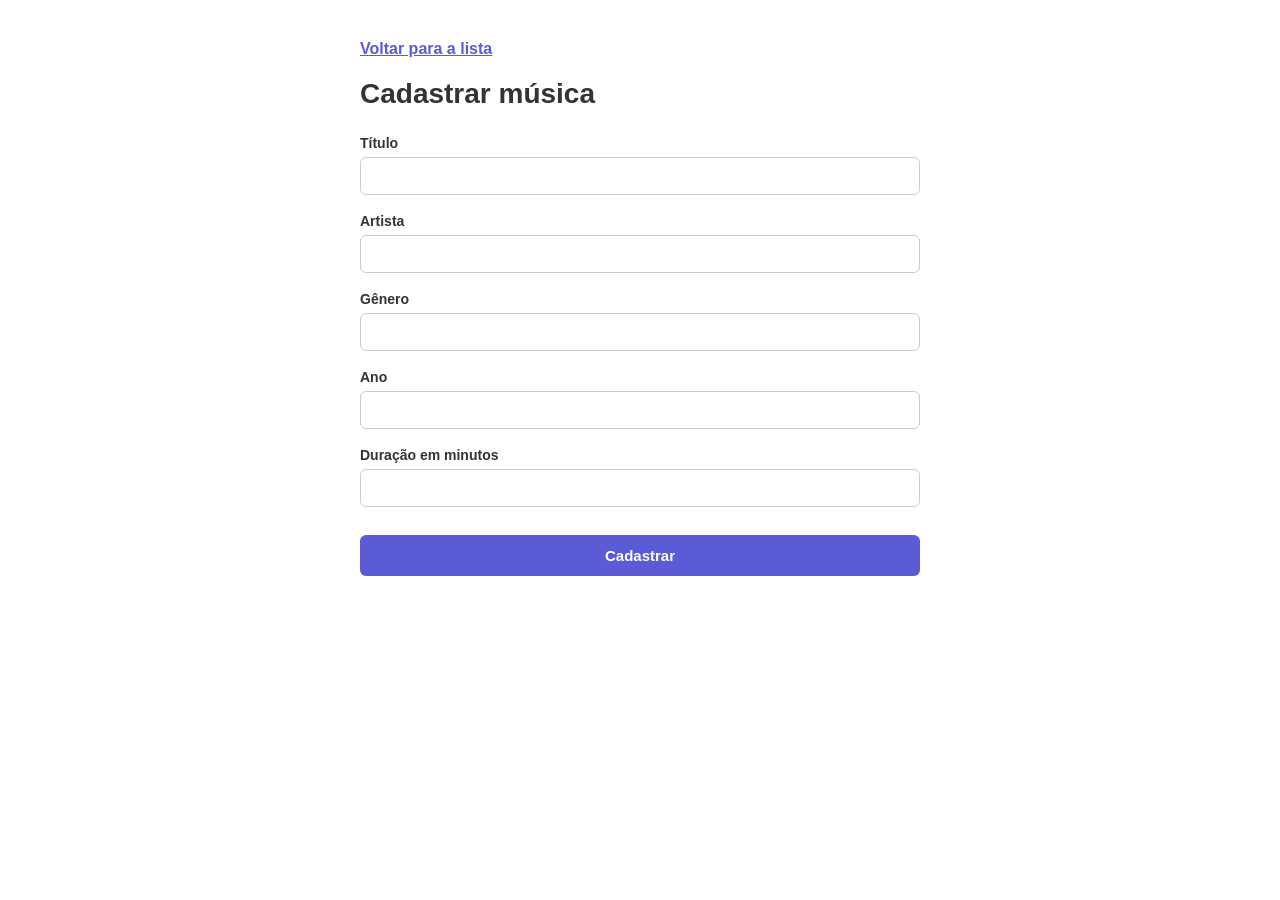
==== cadastrar.html @ 83441d19 "Add files via upload" ====
<!DOCTYPE html>
<html lang="pt-BR">
<head>
    <meta charset="UTF-8">
    <meta name="viewport" content="width=device-width, initial-scale=1.0">
    <title>Cadastrar Música</title>
    <link rel="stylesheet" href="cadastrar.css">
</head>
<body>
    <a class="voltar" href="index.html">Voltar para a lista</a>

    <h1>Cadastrar música</h1>

    <div class="formulario">
        <div class="campo">
            <label for="titulo">Título</label>
            <input type="text" id="titulo">
        </div>

        <div class="campo">
            <label for="artista">Artista</label>
            <input type="text" id="artista">
        </div>

        <div class="campo">
            <label for="genero">Gênero</label>
            <input type="text" id="genero">
        </div>

        <div class="campo">
            <label for="ano">Ano</label>
            <input type="number" id="ano">
        </div>

        <div class="campo">
            <label for="duracao">Duração em minutos</label>
            <input type="number" id="duracao">
        </div>

        <button id="botaoCadastrar">Cadastrar</button>
    </div>

    <script src="cadastrar.js"></script>
</body>
</html>
---- cadastrar.css ----
* {
    box-sizing: border-box;
    margin: 0;
    padding: 0;
    font-family: Arial, Helvetica, sans-serif;
}

body {
    background-color: #ffffff;
    color: #333333;
    max-width: 600px;
    margin: 40px auto;
    padding: 0 20px;
}

.voltar {
    display: inline-block;
    color: #5b5bd6;
    text-decoration: underline;
    font-weight: bold;
    margin-bottom: 20px;
}

h1 {
    font-size: 28px;
    font-weight: bold;
    margin-bottom: 25px;
}

.formulario {
    display: flex;
    flex-direction: column;
    gap: 18px;
}

.campo {
    display: flex;
    flex-direction: column;
    gap: 6px;
}

.campo label {
    font-weight: bold;
    font-size: 14px;
}

.campo input {
    padding: 10px;
    border: 1px solid #cccccc;
    border-radius: 6px;
    font-size: 14px;
    outline: none;
}

.campo input:focus {
    border-color: #5b5bd6;
}

#botaoCadastrar {
    background-color: #5b5bd6;
    color: #ffffff;
    border: none;
    border-radius: 6px;
    padding: 12px;
    font-size: 15px;
    font-weight: bold;
    cursor: pointer;
    margin-top: 10px;
}

#botaoCadastrar:hover {
    background-color: #4a4ab8;
}
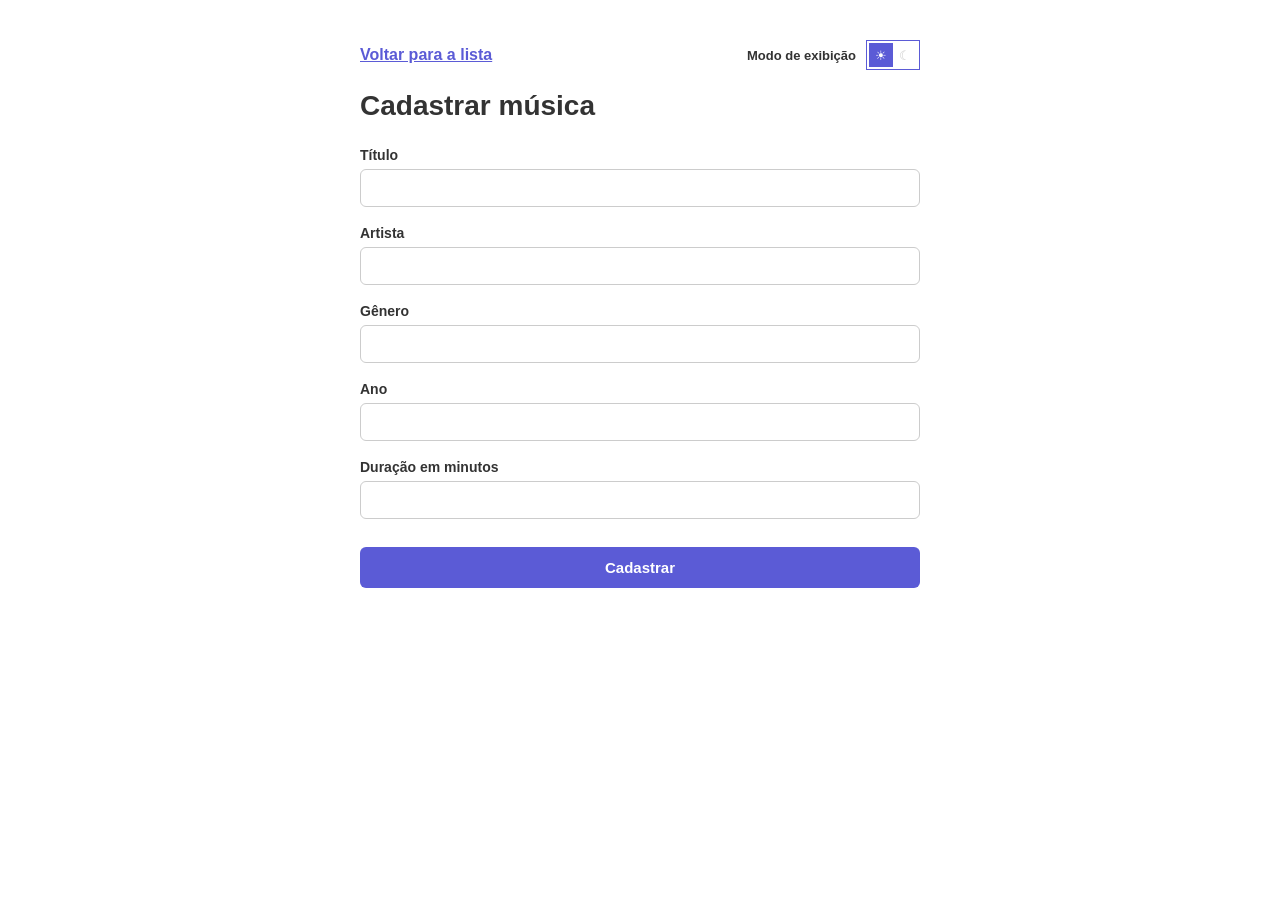
==== commit eee34bcf: "Modo Claro/Escuro" ====
--- a/cadastrar.html
+++ b/cadastrar.html
@@ -7,7 +7,16 @@
     <link rel="stylesheet" href="cadastrar.css">
 </head>
 <body>
-    <a class="voltar" href="index.html">Voltar para a lista</a>
+    <div class="barra-superior">
+        <a class="voltar" href="index.html">Voltar para a lista</a>
+        <div class="controle-tema">
+            <span>Modo de exibição</span>
+            <button id="botaoTema" type="button" aria-label="Ativar modo escuro" aria-pressed="false">
+                <span class="icone-sol" aria-hidden="true">☀</span>
+                <span class="icone-lua" aria-hidden="true">☾</span>
+            </button>
+        </div>
+    </div>
 
     <h1>Cadastrar música</h1>
 
@@ -42,4 +51,4 @@
 
     <script src="cadastrar.js"></script>
 </body>
-</html>+</html>
--- a/cadastrar.css
+++ b/cadastrar.css
@@ -5,20 +5,86 @@
     font-family: Arial, Helvetica, sans-serif;
 }
 
+:root {
+    --cor-fundo: #ffffff;
+    --cor-texto: #333333;
+    --cor-borda: #cccccc;
+    --cor-destaque: #5b5bd6;
+    --cor-destaque-hover: #4a4ab8;
+    --cor-input: #ffffff;
+}
+
 body {
-    background-color: #ffffff;
-    color: #333333;
+    background-color: var(--cor-fundo);
+    color: var(--cor-texto);
     max-width: 600px;
     margin: 40px auto;
     padding: 0 20px;
+    transition: background-color 0.25s, color 0.25s;
+}
+
+body.tema-escuro {
+    --cor-fundo: #0b1730;
+    --cor-texto: #f3f6ff;
+    --cor-borda: #344766;
+    --cor-destaque: #8ba6ff;
+    --cor-destaque-hover: #aec0ff;
+    --cor-input: #132342;
+}
+
+.barra-superior {
+    display: flex;
+    justify-content: space-between;
+    align-items: center;
+    gap: 20px;
+    margin-bottom: 20px;
 }
 
 .voltar {
     display: inline-block;
-    color: #5b5bd6;
+    color: var(--cor-destaque);
     text-decoration: underline;
     font-weight: bold;
-    margin-bottom: 20px;
+}
+
+.controle-tema {
+    display: flex;
+    align-items: center;
+    gap: 10px;
+    font-size: 13px;
+    font-weight: bold;
+}
+
+#botaoTema {
+    display: flex;
+    padding: 2px;
+    border: 1px solid var(--cor-destaque);
+    background-color: transparent;
+    color: var(--cor-borda);
+    cursor: pointer;
+}
+
+#botaoTema span {
+    display: grid;
+    place-items: center;
+    width: 24px;
+    height: 24px;
+}
+
+#botaoTema .icone-sol,
+body.tema-escuro #botaoTema .icone-lua {
+    background-color: var(--cor-destaque);
+    color: var(--cor-fundo);
+}
+
+body.tema-escuro #botaoTema .icone-sol {
+    background-color: transparent;
+    color: var(--cor-borda);
+}
+
+#botaoTema:focus-visible {
+    outline: 3px solid var(--cor-destaque);
+    outline-offset: 3px;
 }
 
 h1 {
@@ -46,18 +112,20 @@
 
 .campo input {
     padding: 10px;
-    border: 1px solid #cccccc;
+    border: 1px solid var(--cor-borda);
     border-radius: 6px;
     font-size: 14px;
     outline: none;
+    background-color: var(--cor-input);
+    color: var(--cor-texto);
 }
 
 .campo input:focus {
-    border-color: #5b5bd6;
+    border-color: var(--cor-destaque);
 }
 
 #botaoCadastrar {
-    background-color: #5b5bd6;
+    background-color: var(--cor-destaque);
     color: #ffffff;
     border: none;
     border-radius: 6px;
@@ -69,5 +137,15 @@
 }
 
 #botaoCadastrar:hover {
-    background-color: #4a4ab8;
-}+    background-color: var(--cor-destaque-hover);
+}
+
+body.tema-escuro #botaoCadastrar {
+    color: #0b1730;
+}
+
+@media (max-width: 520px) {
+    .controle-tema > span {
+        display: none;
+    }
+}
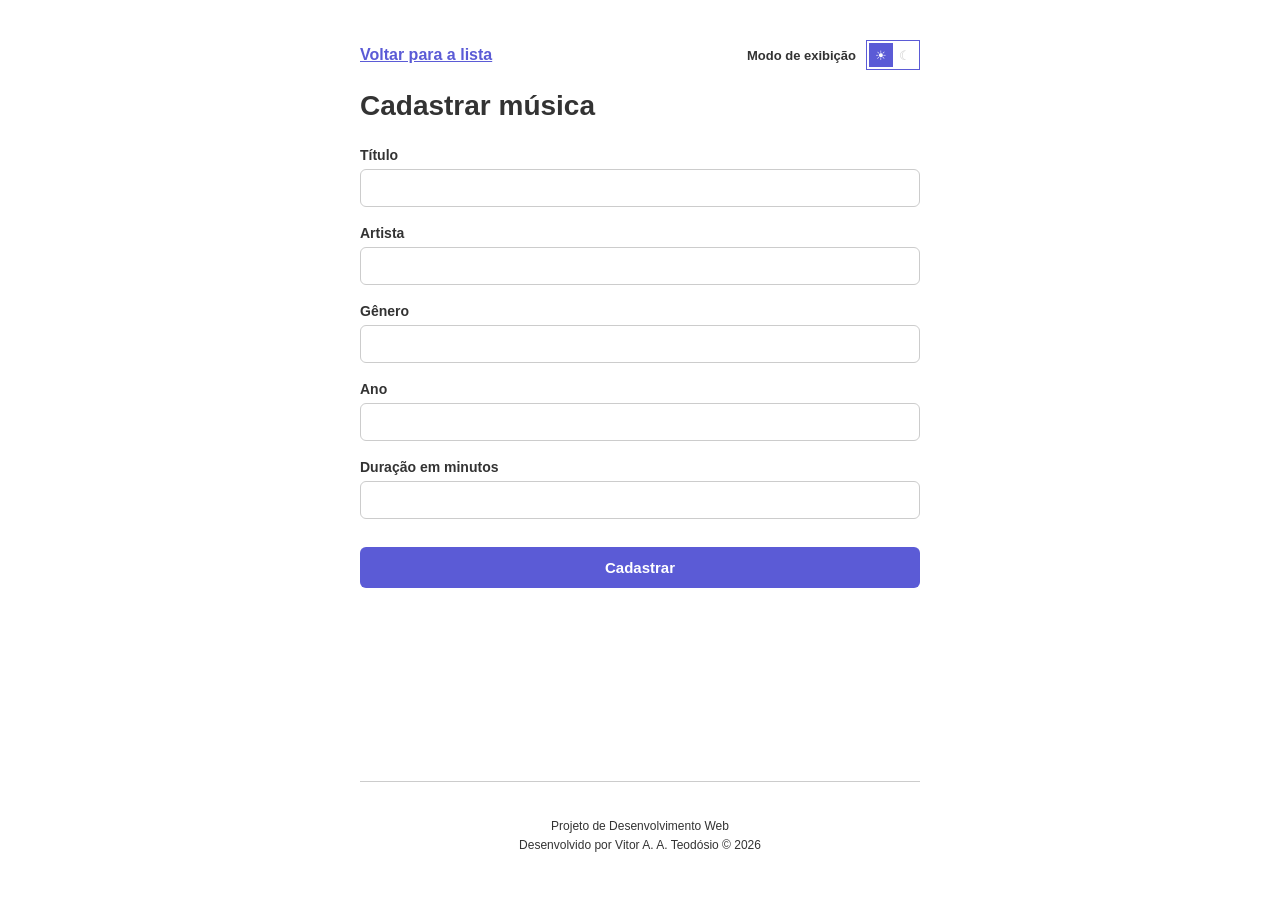
==== commit 2de80ab3: "Arte ASCII e Footer Créditos da imagem de referência para a arte do projeto: https://www.dougsartgal" ====
--- a/cadastrar.html
+++ b/cadastrar.html
@@ -7,6 +7,64 @@
     <link rel="stylesheet" href="cadastrar.css">
 </head>
 <body>
+
+
+    <pre class="arte-ascii" aria-hidden="true">
+                                           #
+                                          #
+                                         ##
+                                         #
+                                       ###        #
+                                       ##       ##
+                                     ###       ##
+                                    ###      ###          #
+                                 # ##       ##          ##
+                                ## #   ######        ###
+                              ## #   ### ##       ####
+                             ####  #######   ######
+                           ### #  #### #   ## #  #  #######
+                    # #  ######### ##  ################
+                    ################ ##### ########  ### # ###
+                  ######## #############################  ## #####
+                  ###     ##################   ###  ##### ####
+                 ###   ############################# ###### ###
+                   ########### ###### ####    #####  ########  #
+              #################################   #### # ## ########
+           #############################  ##         #####  ####  ####
+     #### ################################################## ##### ####
+     #   ########    # #  #  ###     #######  # ###### # ### #####    ##
+    # #####  ##  #############         ############# #  ##########
+    ###         ###### #####            #  ##### ##### # #   ####
+    ## ##     ###   # ####             ######### ####  ######### ###
+         #   ##     ####              ######### ##   ###### #### ####
+               # # ## ##            ## ####    #####  ##   # #  ######
+         ##      #  #              #### ####### ## ###  ####  ########
+    ##                            ############  ###### ###### #     ###
+   #                             ### # ######## ###### #### ####
+                                ### # ###### #### ##  ##### ####
+                               #### ## ###  ###### ######## ####
+                              ## ####  # # # #   ## ########## # ##
+                             ############## ## ################# ###
+                            ###### ####### # ##### ###   ####### ####
+                            # ########  # ###################### #####
+                            ######    ####### ####### #### ###       #
+                           ###################      ##########
+                          ##   ##########  ##### #############
+                          ############## ##### ##########
+                          ############# ####  ####  ####
+                           ###### ##  ####### ######
+                            ######  ######### #####
+                             ###  ########### ####
+                           ###  ############
+                            ####  ########
+                             ##########
+                               #  ##
+                                 ##
+    </pre>
+
+
+
+
     <div class="barra-superior">
         <a class="voltar" href="index.html">Voltar para a lista</a>
         <div class="controle-tema">
@@ -48,6 +106,11 @@
 
         <button id="botaoCadastrar">Cadastrar</button>
     </div>
+    <br>
+    <footer>
+        <p>Projeto de Desenvolvimento Web</p>
+        <p>Desenvolvido por Vitor A. A. Teodósio &copy; 2026</p>
+    </footer>
 
     <script src="cadastrar.js"></script>
 </body>
--- a/cadastrar.css
+++ b/cadastrar.css
@@ -12,14 +12,19 @@
     --cor-destaque: #5b5bd6;
     --cor-destaque-hover: #4a4ab8;
     --cor-input: #ffffff;
+    --cor-ascii: #292980;
+    --opacidade-ascii: 1;
 }
 
 body {
     background-color: var(--cor-fundo);
     color: var(--cor-texto);
     max-width: 600px;
+    min-height: calc(100vh - 80px);
     margin: 40px auto;
     padding: 0 20px;
+    display: flex;
+    flex-direction: column;
     transition: background-color 0.25s, color 0.25s;
 }
 
@@ -30,6 +35,8 @@
     --cor-destaque: #8ba6ff;
     --cor-destaque-hover: #aec0ff;
     --cor-input: #132342;
+    --cor-ascii: #58a6ff;
+    --opacidade-ascii: 0.75;
 }
 
 .barra-superior {
@@ -149,3 +156,43 @@
         display: none;
     }
 }
+
+.arte-ascii {
+    position: fixed;
+    top: 50%;
+    left: calc((50vw - 300px) / 2);
+    transform: translate(-50%, -50%);
+    margin: 0;
+    color: var(--cor-ascii);
+    font-family: Consolas, "Courier New", monospace;
+    font-size: clamp(6px, 0.42vw, 8px);
+    font-weight: normal;
+    line-height: 0.95;
+    letter-spacing: 0;
+    white-space: pre;
+    opacity: var(--opacidade-ascii);
+    pointer-events: none;
+    user-select: none;
+    transition: color 0.25s, opacity 0.25s;
+}
+
+body.tema-escuro .arte-ascii {
+    text-shadow: 0 0 8px rgba(88, 166, 255, 0.25);
+}
+
+@media (max-width: 1349px) {
+    .arte-ascii {
+        display: none;
+    }
+}
+
+footer {
+    margin-top: auto;
+    padding-top: 35px;
+    padding-bottom: 5px;
+    border-top: 1px solid var(--cor-borda);
+    color: var(--cor-texto-suave);
+    text-align: center;
+    font-size: 12px;
+    line-height: 1.6;
+}
